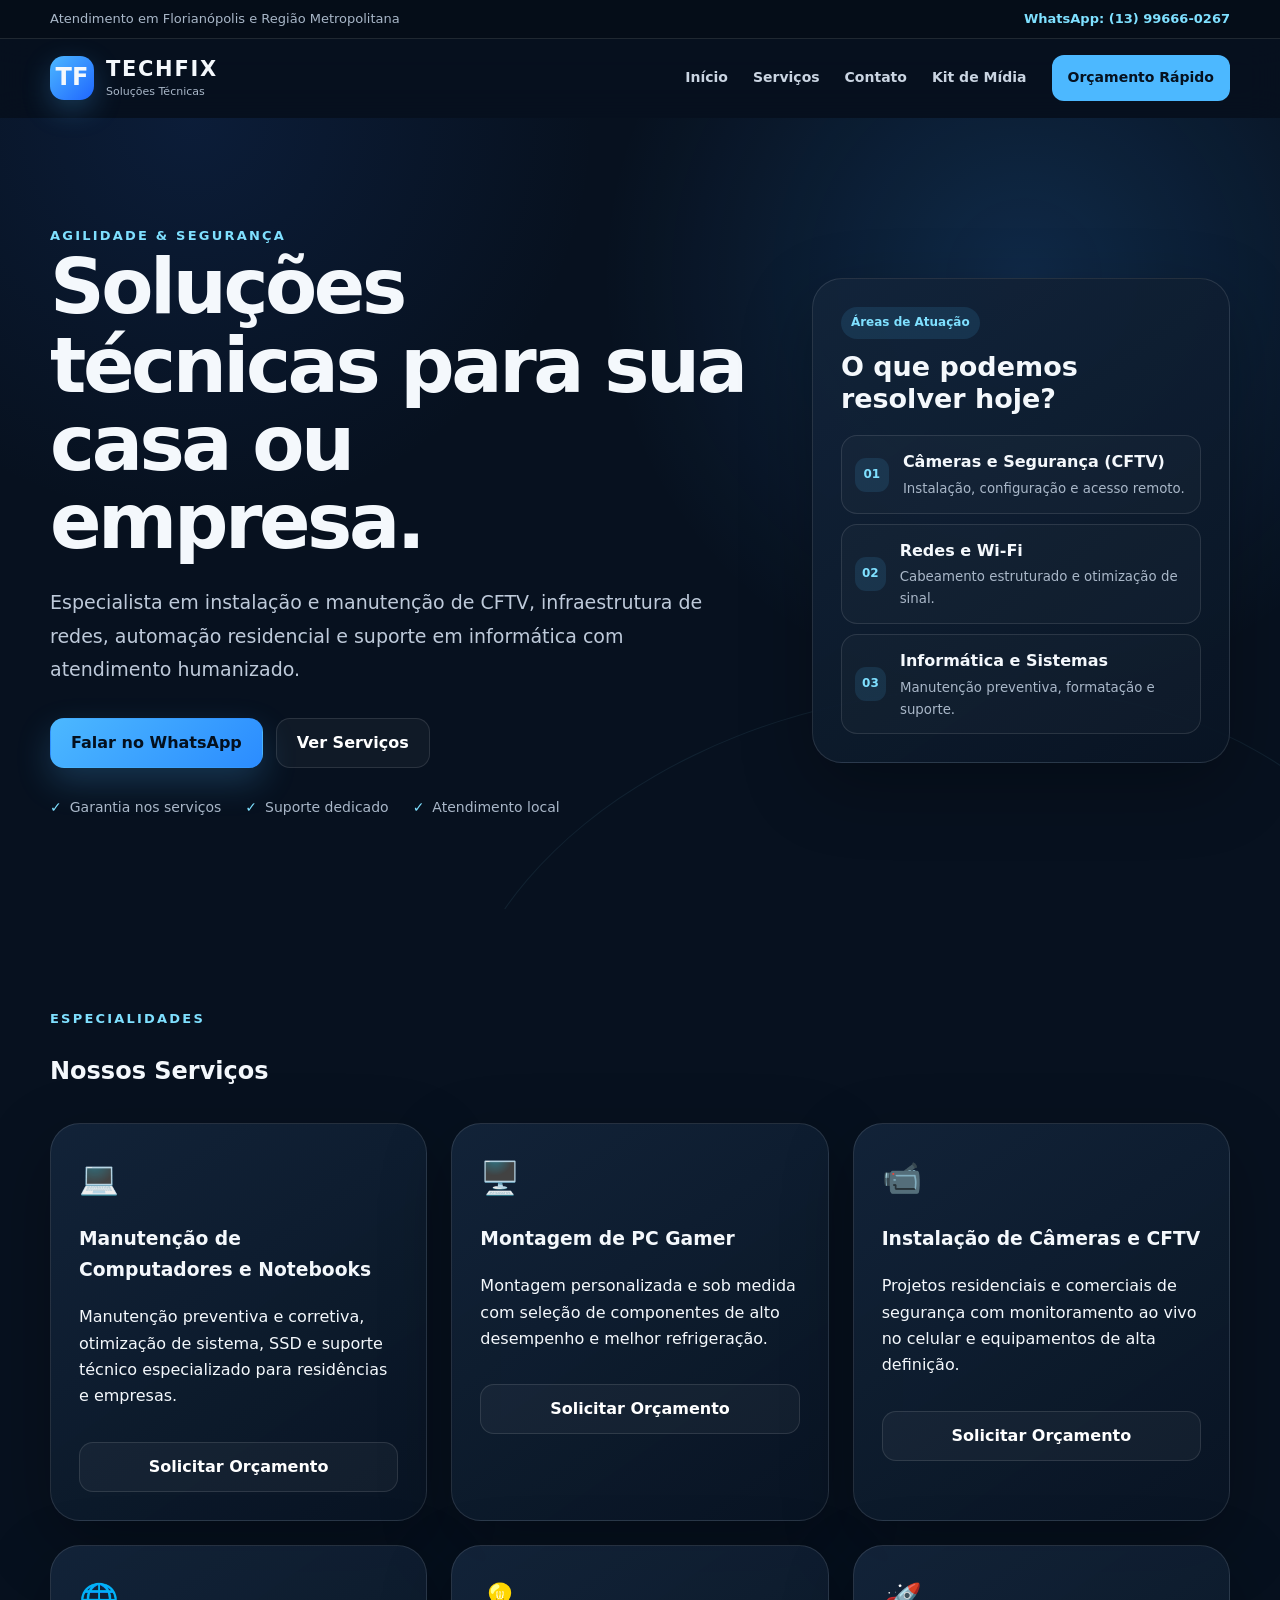
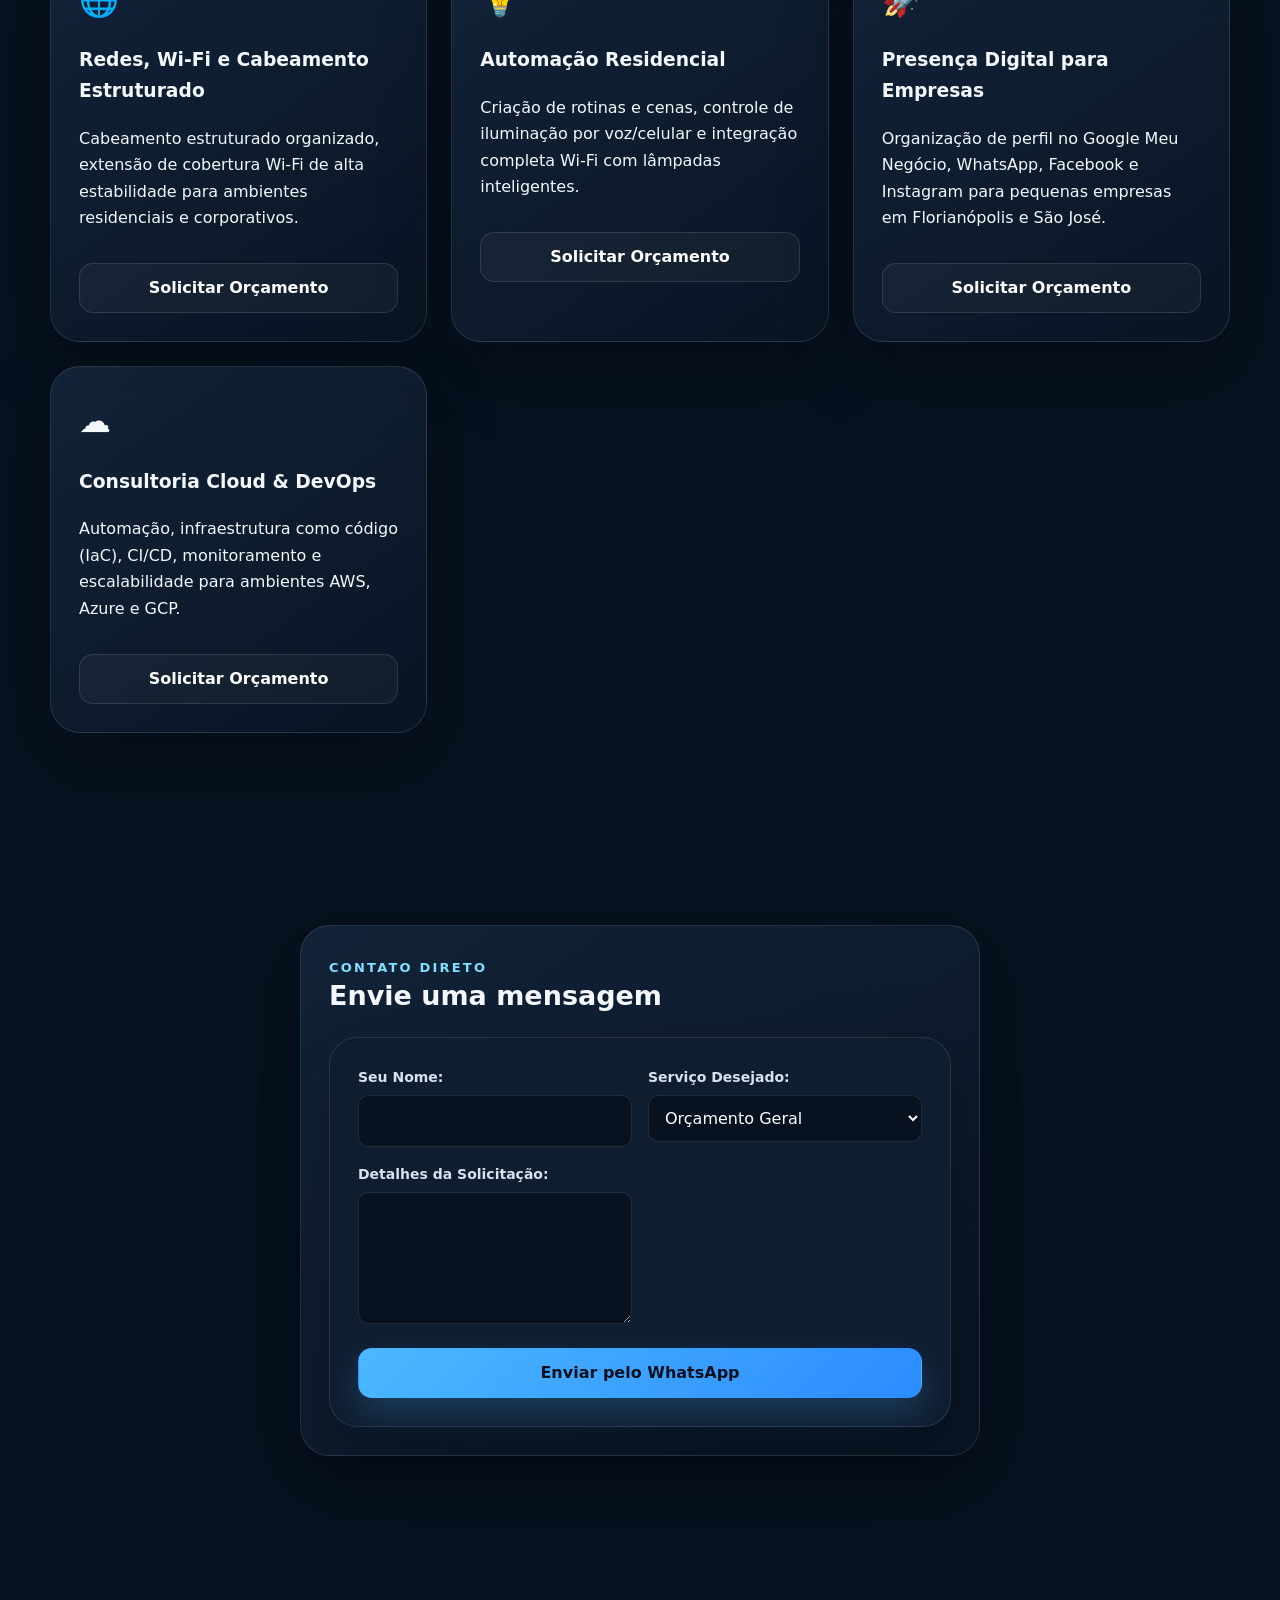
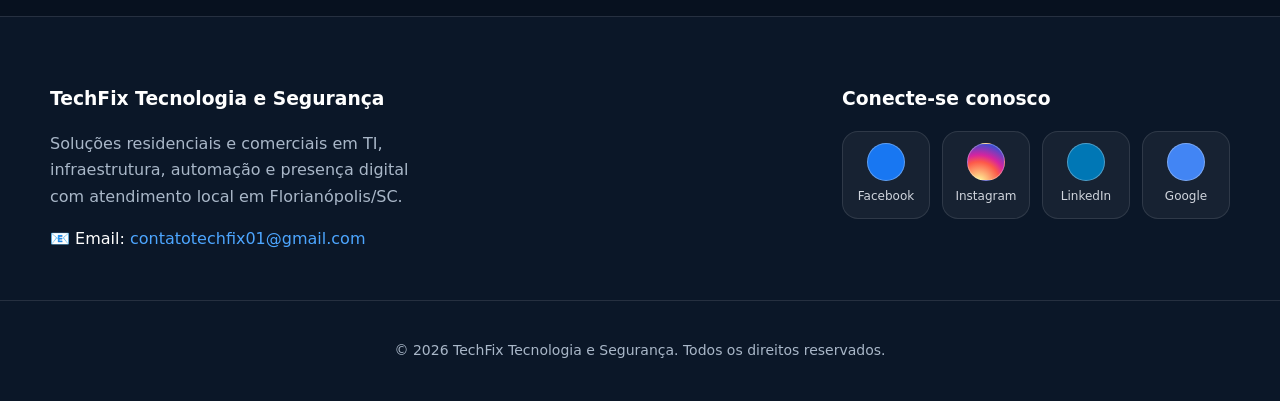
==== index.html @ 8e2012d4 "Update index.html" ====
<!DOCTYPE html>
<html lang="pt-BR">
<head>
  <head>
  <meta charset="UTF-8" />
  <meta name="viewport" content="width=device-width, initial-scale=1.0" />
  <title>Techfix | Soluções Residenciais e Comerciais</title>
  <meta name="description" content="Serviços técnicos especializados em CFTV, redes, automação e informática em Florianópolis e região." />
  <meta name="theme-color" content="#07111f" />

  <link rel="canonical" href="https://buschjr-tecfix.github.io/techfix/" />
  
  <meta property="og:title" content="Techfix | Soluções Técnicas" />
  <meta property="og:description" content="CFTV, redes, automação e informática com atendimento especializado." />
  <meta property="og:type" content="website" />
  <meta property="og:url" content="https://buschjr-tecfix.github.io/techfix/" />
  <meta property="og:image" content="https://buschjr-tecfix.github.io/techfix/Logo%20Techfix.png" /> 
  <meta property= "google-site-verification: googleaf8da8153022eeda.html" />
    
  <link rel="stylesheet" href="styles.css" />
</head>

</head>
<body>
  <a class="skip-link" href="#conteudo">Pular para o conteúdo principal</a>

  <div class="topbar">
    <div class="container topbar-inner">
      <span>Atendimento em Florianópolis e Região Metropolitana</span>
      <div>
        <a href="https://wa.me/5513996660267" target="_blank" rel="noopener">WhatsApp: (13) 99666-0267</a>
      </div>
    </div>
  </div>

  <header class="site-header">
    <div class="container header-inner">
      <a class="brand" href="./">
        <div class="brand-mark">TF</div>
        <div class="brand-copy">
          <strong>TECHFIX</strong>
          <small>Soluções Técnicas</small>
        </div>
      </a>

      <button class="menu-toggle" type="button" aria-label="Abrir menu" aria-expanded="false">
        <span></span>
        <span></span>
        <span></span>
      </button>

      <nav class="main-nav" id="main-nav">
        <a href="#inicio">Início</a>
        <a href="#servicos">Serviços</a>
        <a href="#contato">Contato</a>
        <a href="kit-de-midia.html">Kit de Mídia</a>
        <a class="nav-cta" href="https://wa.me/5513996660267" target="_blank" rel="noopener">Orçamento Rápido</a>
      </nav>
    </div>
  </header>

  <main id="conteudo">
    <section class="hero" id="inicio">
      <div class="container hero-grid">
        <div>
          <span class="eyebrow">Agilidade & Segurança</span>
          <h1>Soluções técnicas para sua casa ou empresa.</h1>
          <p class="lead">Especialista em instalação e manutenção de CFTV, infraestrutura de redes, automação residencial e suporte em informática com atendimento humanizado.</p>
          <div class="hero-actions">
            <a class="btn btn-primary" href="https://wa.me/5513996660267?text=Ol%C3%A1!%20Gostaria%20de%20solicitar%20um%20or%C3%A7amento." target="_blank" rel="noopener">Falar no WhatsApp</a>
            <a class="btn btn-secondary" href="#servicos">Ver Serviços</a>
          </div>
          <ul class="trust-list">
            <li>Garantia nos serviços</li>
            <li>Suporte dedicado</li>
            <li>Atendimento local</li>
          </ul>
        </div>
        <div class="hero-panel">
          <span class="panel-label">Áreas de Atuação</span>
          <h2>O que podemos resolver hoje?</h2>
          <div class="solution-list">
            <div>
              <span>01</span>
              <p><strong>Câmeras e Segurança (CFTV)</strong><small>Instalação, configuração e acesso remoto.</small></p>
            </div>
            <div>
              <span>02</span>
              <p><strong>Redes e Wi-Fi</strong><small>Cabeamento estruturado e otimização de sinal.</small></p>
            </div>
            <div>
              <span>03</span>
              <p><strong>Informática e Sistemas</strong><small>Manutenção preventiva, formatação e suporte.</small></p>
            </div>
          </div>
        </div>
      </div>
    </section>

    <section class="section servicos-container" id="servicos">
      <div class="container">
        <span class="eyebrow">Especialidades</span>
        <h2>Nossos Serviços</h2>
        <div class="servicos-grid" style="display: grid; grid-template-columns: repeat(auto-fit, minmax(280px, 1fr)); gap: 24px; margin-top: 32px;">

          <div class="servico-card hero-panel">
            <div class="icon" style="font-size: 2rem; margin-bottom: 12px;">💻</div>
            <h3>Manutenção de Computadores e Notebooks</h3>
            <p>Manutenção preventiva e corretiva, otimização de sistema, SSD e suporte técnico especializado para residências e empresas.</p>
            <a class="btn btn-secondary btn-full" href="#contato" data-service="Manutenção de PCs e Notebooks" style="margin-top: 16px;">Solicitar Orçamento</a>
          </div>

          <div class="servico-card hero-panel">
            <div class="icon" style="font-size: 2rem; margin-bottom: 12px;">🖥️</div>
            <h3>Montagem de PC Gamer</h3>
            <p>Montagem personalizada e sob medida com seleção de componentes de alto desempenho e melhor refrigeração.</p>
            <a class="btn btn-secondary btn-full" href="#contato" data-service="Montagem de PC Gamer" style="margin-top: 16px;">Solicitar Orçamento</a>
          </div>

          <div class="servico-card hero-panel">
            <div class="icon" style="font-size: 2rem; margin-bottom: 12px;">📹</div>
            <h3>Instalação de Câmeras e CFTV</h3>
            <p>Projetos residenciais e comerciais de segurança com monitoramento ao vivo no celular e equipamentos de alta definição.</p>
            <a class="btn btn-secondary btn-full" href="#contato" data-service="Câmeras e CFTV" style="margin-top: 16px;">Solicitar Orçamento</a>
          </div>

          <div class="servico-card hero-panel">
            <div class="icon" style="font-size: 2rem; margin-bottom: 12px;">🌐</div>
            <h3>Redes, Wi-Fi e Cabeamento Estruturado</h3>
            <p>Cabeamento estruturado organizado, extensão de cobertura Wi-Fi de alta estabilidade para ambientes residenciais e corporativos.</p>
            <a class="btn btn-secondary btn-full" href="#contato" data-service="Redes, Wi-Fi e Cabeamento" style="margin-top: 16px;">Solicitar Orçamento</a>
          </div>

          <div class="servico-card hero-panel">
            <div class="icon" style="font-size: 2rem; margin-bottom: 12px;">💡</div>
            <h3>Automação Residencial</h3>
            <p>Criação de rotinas e cenas, controle de iluminação por voz/celular e integração completa Wi-Fi com lâmpadas inteligentes.</p>
            <a class="btn btn-secondary btn-full" href="#contato" data-service="Automação Residencial" style="margin-top: 16px;">Solicitar Orçamento</a>
          </div>

          <div class="servico-card hero-panel">
            <div class="icon" style="font-size: 2rem; margin-bottom: 12px;">🚀</div>
            <h3>Presença Digital para Empresas</h3>
            <p>Organização de perfil no Google Meu Negócio, WhatsApp, Facebook e Instagram para pequenas empresas em Florianópolis e São José.</p>
            <a class="btn btn-secondary btn-full" href="#contato" data-service="Presença Digital para Empresas" style="margin-top: 16px;">Solicitar Orçamento</a>
          </div>

          <div class="servico-card hero-panel">
            <div class="icon" style="font-size: 2rem; margin-bottom: 12px;">☁️</div>
            <h3>Consultoria Cloud & DevOps</h3>
            <p>Automação, infraestrutura como código (IaC), CI/CD, monitoramento e escalabilidade para ambientes AWS, Azure e GCP.</p>
            <a class="btn btn-secondary btn-full" href="#contato" data-service="Consultoria Cloud & DevOps" style="margin-top: 16px;">Solicitar Orçamento</a>
          </div>

        </div>
      </div>
    </section>

    <section class="section" id="contato">
      <div class="container">
        <div class="hero-panel" style="max-width: 680px; margin: 0 auto;">
          <span class="eyebrow">Contato Direto</span>
          <h2>Envie uma mensagem</h2>
          <form class="quote-form" id="quote-form" style="display: grid; gap: 16px; margin-top: 24px;">
            <div>
              <label for="nome" style="display: block; margin-bottom: 6px; font-weight: 700;">Seu Nome:</label>
              <input type="text" id="nome" name="nome" required style="width: 100%; padding: 12px; border-radius: 10px; border: 1px solid var(--line); background: var(--bg); color: #fff;" />
            </div>
            <div>
              <label for="servico" style="display: block; margin-bottom: 6px; font-weight: 700;">Serviço Desejado:</label>
              <select id="servico" name="servico" style="width: 100%; padding: 12px; border-radius: 10px; border: 1px solid var(--line); background: var(--bg); color: #fff;">
                <option value="Orçamento Geral">Orçamento Geral</option>
                <option value="Manutenção de PCs e Notebooks">Manutenção de PCs e Notebooks</option>
                <option value="Montagem de PC Gamer">Montagem de PC Gamer</option>
                <option value="Câmeras e CFTV">Câmeras e CFTV</option>
                <option value="Redes, Wi-Fi e Cabeamento">Redes, Wi-Fi e Cabeamento</option>
                <option value="Automação Residencial">Automação Residencial</option>
                <option value="Presença Digital para Empresas">Presença Digital para Empresas</option>
                <option value="Consultoria Cloud & DevOps">Consultoria Cloud & DevOps</option>
              </select>
            </div>
            <div>
              <label for="mensagem" style="display: block; margin-bottom: 6px; font-weight: 700;">Detalhes da Solicitação:</label>
              <textarea id="mensagem" name="mensagem" rows="4" style="width: 100%; padding: 12px; border-radius: 10px; border: 1px solid var(--line); background: var(--bg); color: #fff;"></textarea>
            </div>
            <button class="btn btn-primary" type="submit">Enviar pelo WhatsApp</button>
          </form>
        </div>
      </div>
    </section>
  </main>

  <footer class="footer" style="border-top: 1px solid var(--line); padding: 48px 0 24px; margin-top: 64px; background: var(--bg2);">
    <div class="container" style="display: flex; flex-wrap: wrap; justify-content: space-between; gap: 32px;">
      
      <div class="footer-info" style="max-width: 360px;">
        <h3 style="margin-bottom: 12px; color: #fff;">TechFix Tecnologia e Segurança</h3>
        <p style="color: var(--muted);">Soluções residenciais e comerciais em TI, infraestrutura, automação e presença digital com atendimento local em Florianópolis/SC.</p>
        <p class="email-contacto" style="margin-top: 16px; color: #fff;">
          📧 Email: <a href="mailto:contatotechfix01@gmail.com" style="color: #4da6ff; text-decoration: none;">contatotechfix01@gmail.com</a>
        </p>
      </div>

      <div class="redes-sociais-container">
        <h3 style="margin-bottom: 16px; color: #fff;">Conecte-se conosco</h3>
        
        <div class="social-grid">
          <!-- Facebook -->
          <a href="https://www.facebook.com/techfixtecnologiaeseguranca/" target="_blank" rel="noopener noreferrer" class="social-card">
            <div class="icon-wrapper facebook">
              <i class="fab fa-facebook-f"></i>
            </div>
            <span class="social-label">Facebook</span>
          </a>

          <!-- Instagram -->
          <a href="https://www.instagram.com/techfixtecnologiaeseguranca/" target="_blank" rel="noopener noreferrer" class="social-card">
            <div class="icon-wrapper instagram">
              <i class="fab fa-instagram"></i>
            </div>
            <span class="social-label">Instagram</span>
          </a>

          <!-- LinkedIn -->
          <a href="https://www.linkedin.com/company/techfix-solu%C3%A7%C3%B5es-residenciais/" target="_blank" rel="noopener noreferrer" class="social-card">
            <div class="icon-wrapper linkedin">
              <i class="fab fa-linkedin-in"></i>
            </div>
            <span class="social-label">LinkedIn</span>
          </a>

          <!-- Google Meu Negócio -->
          <a href="https://share.google/Y1uKGI3HIM1fmixYA" target="_blank" rel="noopener noreferrer" class="social-card">
            <div class="icon-wrapper google">
              <i class="fab fa-google"></i>
            </div>
            <span class="social-label">Google</span>
          </a>
        </div>
      </div>

    </div>

    <style>
      .redes-sociais-container {
        font-family: inherit;
      }

      /* Grid dos Cards */
      .social-grid {
        display: flex;
        gap: 12px;
        flex-wrap: wrap;
      }

      /* Card Escuro Estilo App */
      .social-card {
        display: flex;
        flex-direction: column;
        align-items: center;
        justify-content: center;
        width: 88px;
        height: 88px;
        background-color: rgba(255, 255, 255, 0.05);
        border: 1px solid rgba(255, 255, 255, 0.1);
        border-radius: 16px;
        text-decoration: none;
        transition: transform 0.2s ease, background-color 0.2s ease, border-color 0.2s ease;
      }

      .social-card:hover {
        transform: translateY(-3px);
        background-color: rgba(255, 255, 255, 0.12);
        border-color: rgba(255, 255, 255, 0.25);
      }

      /* Círculo do Ícone com Borda Fina */
      .icon-wrapper {
        display: flex;
        align-items: center;
        justify-content: center;
        width: 38px;
        height: 38px;
        border-radius: 50%;
        border: 1px solid rgba(255, 255, 255, 0.3);
        color: #ffffff;
        font-size: 17px;
        margin-bottom: 6px;
      }

      /* Cores Padrão das Marcas */
      .icon-wrapper.facebook {
        background-color: #1877f2;
      }

      .icon-wrapper.instagram {
        background: radial-gradient(circle at 30% 107%, #fdf497 0%, #fdf497 5%, #fd5949 45%, #d6249f 60%, #285aebe6 90%);
      }

      .icon-wrapper.linkedin {
        background-color: #0077b5;
      }

      .icon-wrapper.google {
        background-color: #4285f4;
      }

      /* Rótulo de texto */
      .social-label {
        color: #d0d5dd;
        font-size: 12px;
        font-weight: 500;
      }
    </style>

    <div class="footer-bottom" style="text-align: center; margin-top: 32px; padding-top: 24px; border-top: 1px solid var(--line); color: var(--muted); font-size: 14px;">
      <p>© <span id="year">2026</span> TechFix Tecnologia e Segurança. Todos os direitos reservados.</p>
    </div>
  </footer>

  <script src="script.js"></script>
</body>
</html>
---- styles.css ----
:root{--bg:#07111f;--bg2:#0b1728;--panel:#0f1d30;--panel2:#13243a;--text:#f4f8fc;--muted:#a9b7c8;--line:rgba(255,255,255,.11);--accent:#4cb8ff;--accent2:#7fe0ff;--warm:#ffb14a;--shadow:0 24px 70px rgba(0,0,0,.28);--radius:24px;--container:1180px}
*{box-sizing:border-box}html{scroll-behavior:smooth;scroll-padding-top:100px}body{margin:0;background:var(--bg);color:var(--text);font:16px/1.65 Inter,ui-sans-serif,system-ui,-apple-system,BlinkMacSystemFont,"Segoe UI",sans-serif;-webkit-font-smoothing:antialiased}a{color:inherit;text-decoration:none}button,input,select,textarea{font:inherit}img{display:block;max-width:100%}.container{width:min(var(--container),calc(100% - 40px));margin-inline:auto}.skip-link{position:fixed;top:10px;left:10px;z-index:999;transform:translateY(-150%);padding:10px 14px;border-radius:10px;background:#fff;color:#000}.skip-link:focus{transform:none}.topbar{border-bottom:1px solid var(--line);background:#050d18;color:var(--muted);font-size:13px}.topbar-inner{min-height:38px;display:flex;align-items:center;justify-content:space-between;gap:18px}.topbar a{color:var(--accent2);font-weight:700}.site-header{position:sticky;top:0;z-index:50;border-bottom:1px solid transparent;background:rgba(7,17,31,.82);backdrop-filter:blur(16px);transition:.25s}.site-header.scrolled{border-color:var(--line);box-shadow:0 12px 35px rgba(0,0,0,.18)}.header-inner{height:78px;display:flex;align-items:center;justify-content:space-between;gap:24px}.brand{display:flex;align-items:center;gap:12px}.brand-mark{width:44px;height:44px;display:grid;place-items:center;border-radius:14px;background:linear-gradient(135deg,var(--accent),#1f66ff);font-size:24px;font-weight:900;box-shadow:0 10px 28px rgba(76,184,255,.25)}.brand-copy{display:flex;flex-direction:column;line-height:1.1}.brand-copy strong{font-size:21px;letter-spacing:.08em}.brand-copy small{margin-top:5px;color:var(--muted);font-size:11px}.main-nav{display:flex;align-items:center;gap:25px}.main-nav>a{color:#cad5e2;font-size:14px;font-weight:700}.main-nav>a:hover{color:#fff}.main-nav .nav-cta{padding:11px 16px;border-radius:12px;background:var(--accent);color:#06111f}.menu-toggle{display:none;width:44px;height:44px;border:1px solid var(--line);border-radius:12px;background:var(--panel);padding:11px;cursor:pointer}.menu-toggle span{display:block;height:2px;margin:4px 0;background:#fff}.hero{position:relative;overflow:hidden;padding:104px 0 90px;background:radial-gradient(circle at 80% 20%,rgba(52,152,255,.18),transparent 35%),radial-gradient(circle at 15% 0%,rgba(35,91,190,.16),transparent 30%)}.hero:after{content:"";position:absolute;inset:auto -10% -55% 35%;height:650px;border:1px solid rgba(127,224,255,.08);border-radius:50%;transform:rotate(-10deg)}.hero-grid{position:relative;z-index:1;display:grid;grid-template-columns:1.25fr .75fr;gap:65px;align-items:center}.eyebrow{margin:0 0 13px;color:var(--accent2);font-size:13px;font-weight:900;letter-spacing:.17em;text-transform:uppercase}.hero h1{max-width:820px;margin:0;font-size:clamp(44px,6vw,76px);line-height:1.03;letter-spacing:-.045em}.lead{max-width:690px;margin:25px 0 0;color:#becada;font-size:19px;line-height:1.75}.hero-actions{display:flex;flex-wrap:wrap;gap:13px;margin-top:32px}.btn{display:inline-flex;min-height:50px;align-items:center;justify-content:center;padding:0 20px;border:1px solid transparent;border-radius:14px;font-weight:850;cursor:pointer;transition:.2s}.btn:hover{transform:translateY(-2px)}.btn-primary{background:linear-gradient(135deg,var(--accent),#2b8cff);color:#04101e;box-shadow:0 14px 34px rgba(76,184,255,.22)}.btn-secondary{border-color:var(--line);background:rgba(255,255,255,.04);color:#fff}.btn-full{width:100%}.trust-list{display:flex;flex-wrap:wrap;gap:12px 24px;margin:28px 0 0;padding:0;list-style:none;color:var(--muted);font-size:14px}.trust-list li:before{content:"✓";margin-right:8px;color:var(--accent2);font-weight:900}.hero-panel{padding:28px;border:1px solid var(--line);border-radius:30px;background:linear-gradient(145deg,rgba(19,36,58,.93),rgba(9,21,36,.95));box-shadow:var(--shadow)}.panel-label{display:inline-block;margin:0 0 12px;padding:6px 10px;border-radius:999px;background:rgba(76,184,255,.12);color:var(--accent2);font-size:12px;font-weight:850}.hero-panel h2{margin:0 0 20px;font-size:27px;line-height:1.2}.solution-list{display:grid;gap:10px}.solution-list>div{display:flex;align-items:center;gap:14px;padding:13px;border:1px solid var(--line);border-radius:16px;background:rgba(255,255,255,.025)}.solution-list>div>span{width:34px;height:34px;display:grid;place-items:center;border-radius:11px;background:rgba(76,184,255,.12);color:var(--accent2);font-size:12px;font-weight:900}.solution-list p{display:flex;flex-direction:column;margin:0}.solution-list small{margin-top:2px;color:var(--muted)}.section{padding:96px 0}.section-alt{background:var(--bg2);border-block:1px solid var(--line)}.section-heading{max-width:690px;margin-bottom:38px}.section-heading.center{margin-inline:auto;text-align:center}.section-heading h2{margin:0;font-size:clamp(34px,4vw,52px);line-height:1.1;letter-spacing:-.035em}.section-heading>p:last-child{margin:18px 0 0;color:var(--muted);font-size:17px}.service-grid{display:grid;grid-template-columns:repeat(3,1fr);gap:18px}.service-card{min-height:300px;padding:28px;border:1px solid var(--line);border-radius:var(--radius);background:linear-gradient(145deg,var(--panel),rgba(9,21,36,.9));box-shadow:0 15px 50px rgba(0,0,0,.12);transition:.25s}.service-card:hover{transform:translateY(-5px);border-color:rgba(76,184,255,.45)}.service-icon{width:48px;height:48px;display:grid;place-items:center;border-radius:15px;background:rgba(76,184,255,.12);color:var(--accent2);font-size:24px;font-weight:900}.service-card h3{margin:23px 0 10px;font-size:23px}.service-card p{margin:0;color:var(--muted)}.service-card a{display:inline-flex;align-items:center;gap:8px;margin-top:22px;color:var(--accent2);font-weight:850}.split-grid{display:grid;grid-template-columns:.9fr 1.1fr;gap:80px;align-items:start}.feature-list{display:grid;gap:14px}.feature-item{display:flex;gap:20px;align-items:center;padding:22px;border:1px solid var(--line);border-radius:18px;background:var(--panel)}.feature-item>strong{font-size:13px;color:var(--accent2)}.feature-item>span{display:flex;flex-direction:column}.feature-item b{font-size:18px}.feature-item small{margin-top:3px;color:var(--muted)}.metrics{padding:38px 0;border-bottom:1px solid var(--line);background:#050d18}.metrics-grid{display:grid;grid-template-columns:repeat(3,1fr)}.metrics-grid>div{display:flex;flex-direction:column;align-items:center;padding:15px;text-align:center}.metrics-grid>div+div{border-left:1px solid var(--line)}.metrics strong{font-size:32px;color:var(--accent2)}.metrics span{color:var(--muted);font-size:14px}.steps-grid{display:grid;grid-template-columns:repeat(3,1fr);gap:18px}.step-card{padding:28px;border:1px solid var(--line);border-radius:var(--radius);background:var(--panel)}.step-card>span{width:42px;height:42px;display:grid;place-items:center;border-radius:13px;background:var(--accent);color:#03101d;font-weight:950}.step-card h3{margin:22px 0 8px;font-size:22px}.step-card p{margin:0;color:var(--muted)}.certificate-grid{display:grid;grid-template-columns:repeat(5,1fr);gap:14px}.certificate-card{min-height:165px;display:flex;flex-direction:column;align-items:flex-start;justify-content:center;padding:20px;border:1px solid var(--line);border-radius:19px;background:var(--panel);color:var(--text);text-align:left;cursor:pointer;transition:.2s}.certificate-card:hover{transform:translateY(-3px);border-color:var(--accent)}.certificate-card strong{font-size:17px}.certificate-card span{color:var(--muted)}.certificate-card small{margin-top:18px;color:var(--accent2);font-weight:850}.certificate-card.featured{background:linear-gradient(135deg,rgba(255,177,74,.16),var(--panel));border-color:rgba(255,177,74,.35)}.contact-section{background:radial-gradient(circle at 0 100%,rgba(76,184,255,.13),transparent 35%)}.contact-grid{display:grid;grid-template-columns:.85fr 1.15fr;gap:70px;align-items:start}.contact-copy h2{margin:0;font-size:clamp(40px,5vw,62px);line-height:1.05}.contact-copy>p:not(.eyebrow){color:var(--muted);font-size:18px}.contact-note{display:flex;flex-direction:column;margin-top:30px;padding:18px;border-left:3px solid var(--accent);background:rgba(255,255,255,.03)}.contact-note span{color:var(--muted)}.quote-form{display:grid;grid-template-columns:1fr 1fr;gap:18px;padding:28px;border:1px solid var(--line);border-radius:28px;background:var(--panel);box-shadow:var(--shadow)}.quote-form label{display:flex;flex-direction:column;gap:7px;color:#d8e1ec;font-size:14px;font-weight:800}.quote-form label:nth-of-type(4),.quote-form button,.form-hint{grid-column:1/-1}.quote-form input,.quote-form select,.quote-form textarea{width:100%;border:1px solid var(--line);border-radius:13px;outline:0;background:#091524;color:#fff;padding:13px 14px;font-weight:500}.quote-form input:focus,.quote-form select:focus,.quote-form textarea:focus{border-color:var(--accent);box-shadow:0 0 0 3px rgba(76,184,255,.12)}.quote-form textarea{resize:vertical}.form-hint{margin:0;text-align:center;color:var(--muted);font-size:12px}.floating-whatsapp{position:fixed;right:22px;bottom:22px;z-index:40;width:58px;height:58px;display:grid;place-items:center;border-radius:50%;background:#25d366;color:#fff;box-shadow:0 16px 42px rgba(0,0,0,.35);transition:transform .2s ease,box-shadow .2s ease}.floating-whatsapp svg{width:32px;height:32px;display:block}.floating-whatsapp:hover{transform:translateY(-2px) scale(1.05);box-shadow:0 18px 46px rgba(0,0,0,.42)}.site-footer{padding:34px 0;border-top:1px solid var(--line);background:#050d18;color:var(--muted)}.footer-inner{display:flex;align-items:center;justify-content:space-between;gap:25px}.footer-inner>div{display:flex;flex-direction:column}.footer-inner strong{color:#fff;letter-spacing:.08em}.footer-inner p{margin:0}.footer-social{display:flex;flex-direction:column;align-items:center;gap:8px}.footer-social>span{font-size:12px;font-weight:800;letter-spacing:.08em;text-transform:uppercase}.social-links{display:flex;gap:9px}.social-links a{width:40px;height:40px;display:grid;place-items:center;border:1px solid var(--line);border-radius:12px;background:rgba(255,255,255,.04);color:#dce8f5;transition:transform .2s ease,border-color .2s ease,color .2s ease,background .2s ease}.social-links a:hover{transform:translateY(-2px);border-color:var(--accent);background:rgba(76,184,255,.1);color:var(--accent2)}.social-links svg{width:21px;height:21px;fill:none;stroke:currentColor;stroke-width:1.8}.social-links a:nth-child(2) svg{fill:currentColor;stroke:none}.certificate-modal{position:fixed;inset:0;z-index:100;display:none;place-items:center;padding:20px}.certificate-modal.open{display:grid}.modal-backdrop{position:absolute;inset:0;border:0;background:rgba(0,0,0,.84);cursor:pointer}.modal-panel{position:relative;z-index:1;width:min(1100px,96vw);max-height:92vh;overflow:auto;border:1px solid var(--line);border-radius:22px;background:var(--bg2);box-shadow:0 30px 100px rgba(0,0,0,.6)}.modal-header{position:sticky;top:0;display:flex;align-items:center;justify-content:space-between;padding:15px 18px;border-bottom:1px solid var(--line);background:rgba(11,23,40,.97)}.modal-header h2{margin:0;font-size:20px}.modal-close{width:42px;height:42px;border:1px solid var(--line);border-radius:12px;background:var(--panel2);color:#fff;font-size:28px;cursor:pointer}.modal-panel img{width:100%;background:#fff}.modal-open{overflow:hidden}.reveal{opacity:0;transform:translateY(18px);transition:opacity .6s ease,transform .6s ease}.reveal.visible{opacity:1;transform:none}
@media (max-width:1000px){.main-nav{position:absolute;top:78px;left:20px;right:20px;display:none;flex-direction:column;align-items:stretch;padding:18px;border:1px solid var(--line);border-radius:18px;background:#0a1728;box-shadow:var(--shadow)}.main-nav.open{display:flex}.main-nav .nav-cta{text-align:center}.menu-toggle{display:block}.hero-grid,.split-grid,.contact-grid{grid-template-columns:1fr}.hero-grid{gap:40px}.service-grid{grid-template-columns:repeat(2,1fr)}.certificate-grid{grid-template-columns:repeat(3,1fr)}.split-grid,.contact-grid{gap:38px}}
@media (max-width:680px){.container{width:min(100% - 28px,var(--container))}.topbar-inner{justify-content:center;text-align:center}.topbar-inner>span{display:none}.brand-copy small{display:none}.hero{padding:72px 0 64px}.hero h1{font-size:43px}.lead{font-size:17px}.section{padding:72px 0}.service-grid,.steps-grid,.certificate-grid,.quote-form{grid-template-columns:1fr}.quote-form label,.quote-form button,.form-hint{grid-column:auto}.metrics-grid{grid-template-columns:1fr}.metrics-grid>div+div{border-left:0;border-top:1px solid var(--line)}.footer-inner{flex-direction:column;align-items:flex-start}.footer-social{align-items:flex-start}.floating-whatsapp{right:15px;bottom:15px}.hero-panel{padding:20px}}
@media (prefers-reduced-motion:reduce){html{scroll-behavior:auto}.reveal{opacity:1;transform:none;transition:none}.btn,.service-card,.certificate-card{transition:none}}
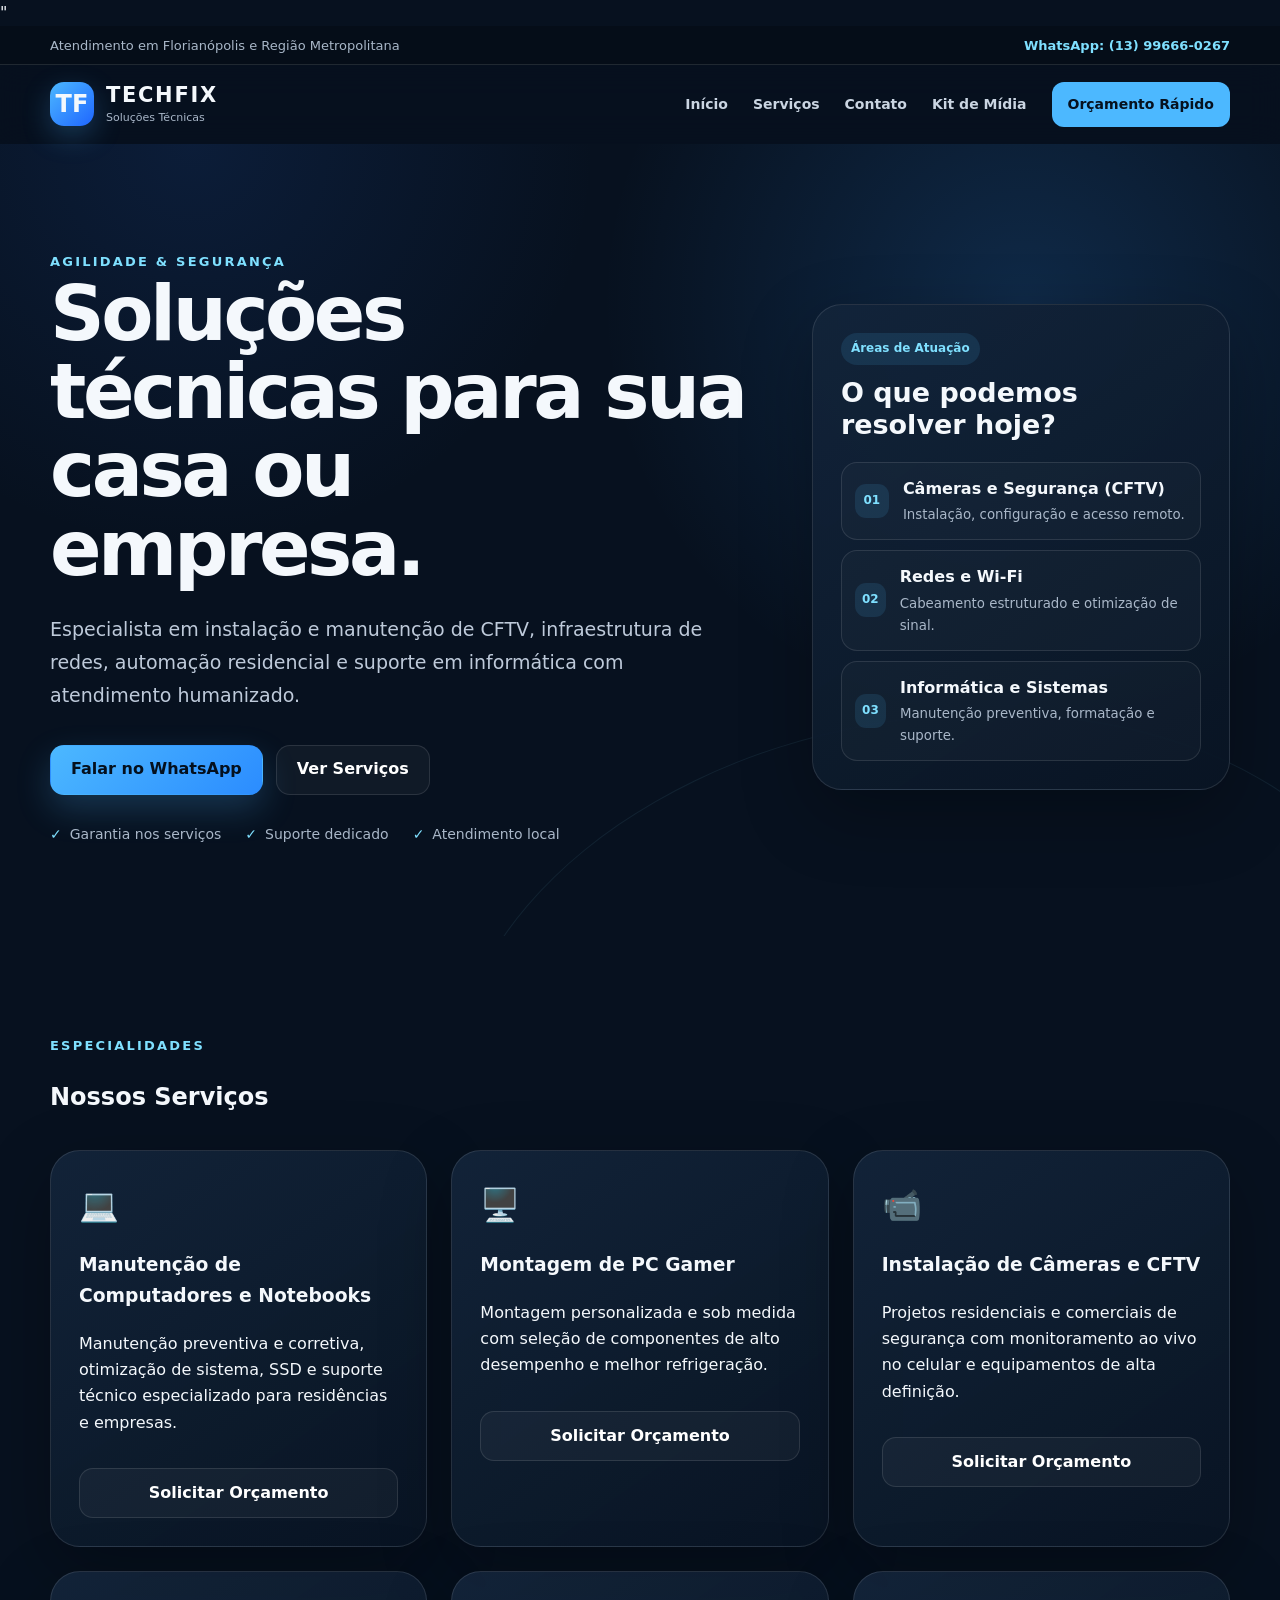
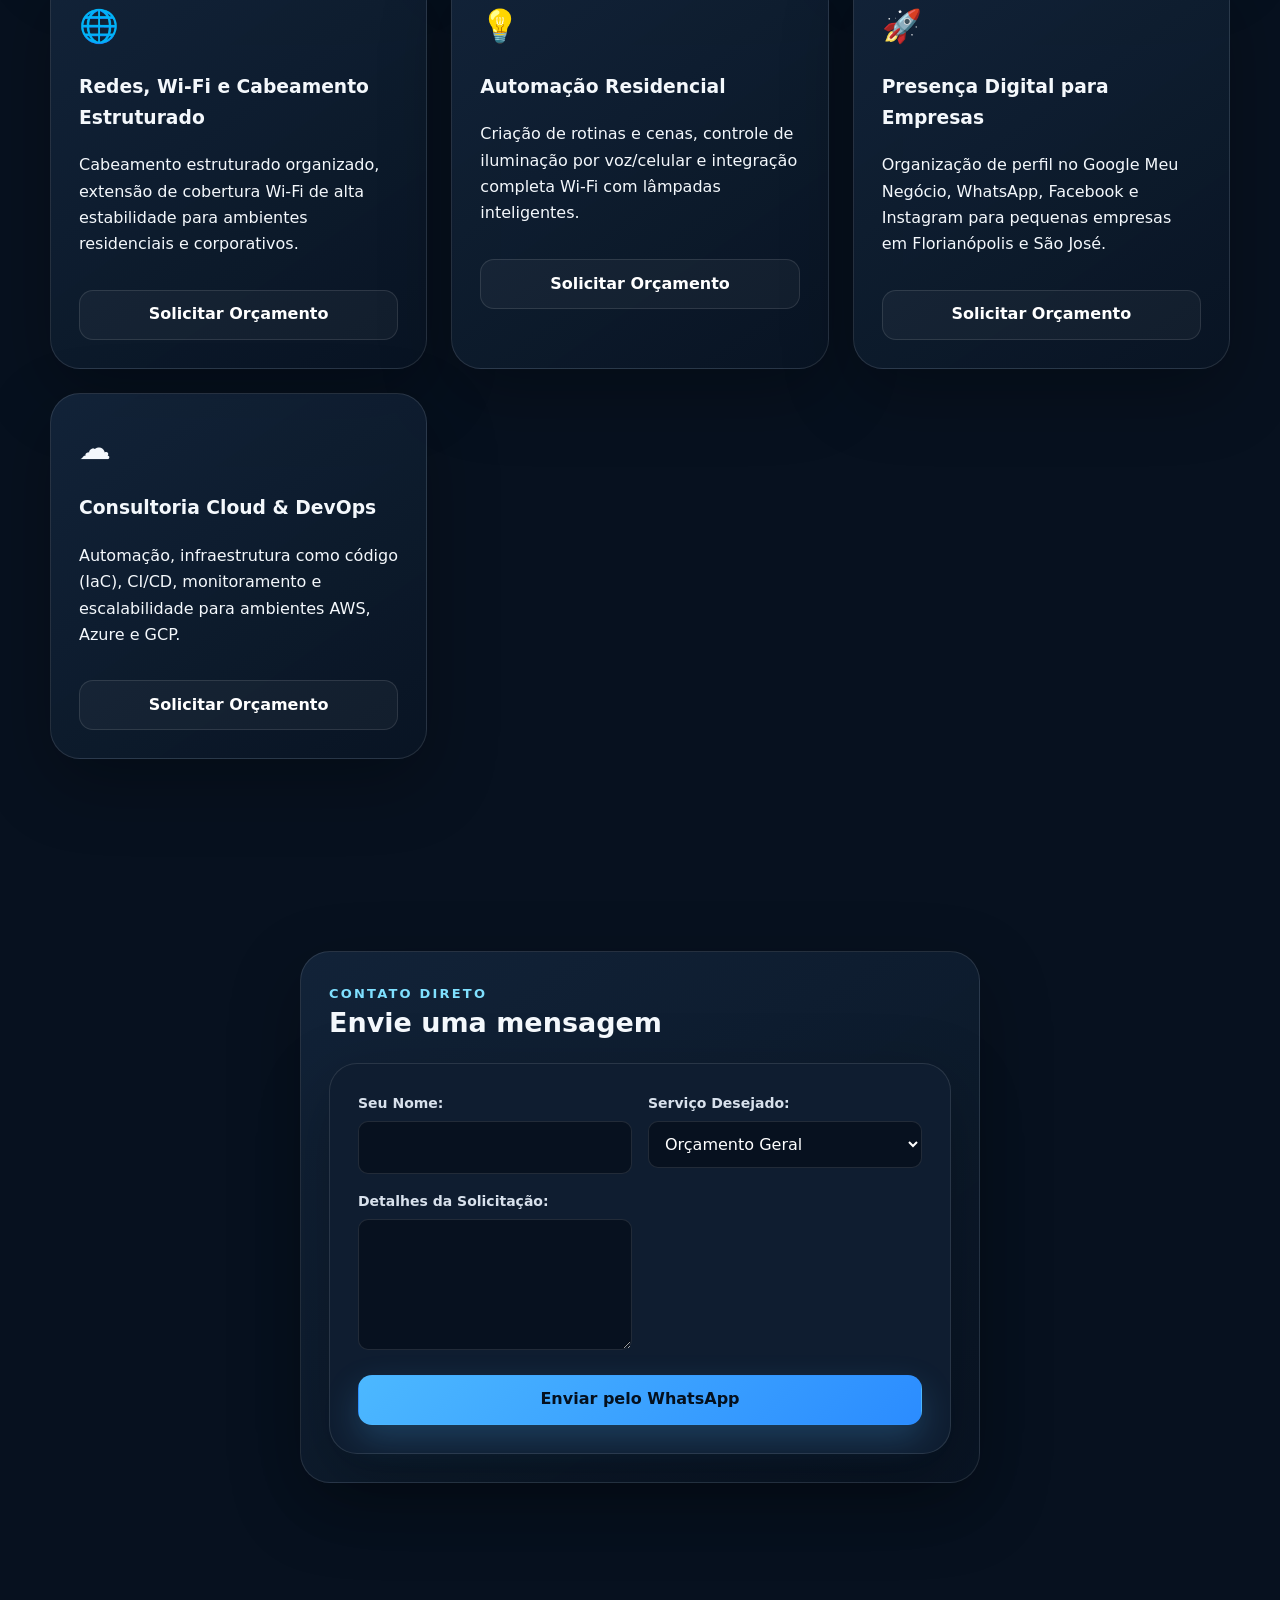
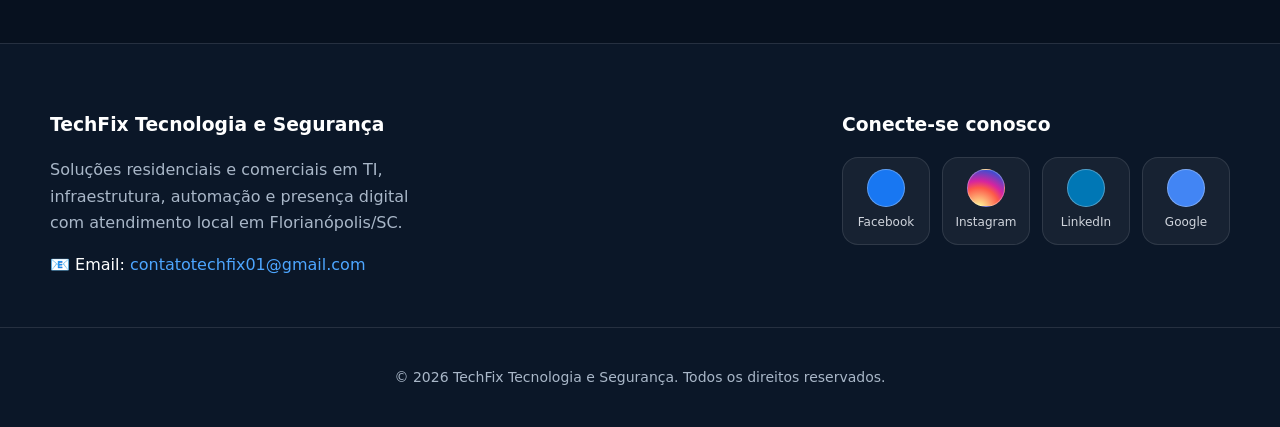
==== commit e3fd0ba9: "Update index.html" ====
--- a/index.html
+++ b/index.html
@@ -1,24 +1,21 @@
 <!DOCTYPE html>
 <html lang="pt-BR">
 <head>
-  <head>
   <meta charset="UTF-8" />
   <meta name="viewport" content="width=device-width, initial-scale=1.0" />
   <title>Techfix | Soluções Residenciais e Comerciais</title>
   <meta name="description" content="Serviços técnicos especializados em CFTV, redes, automação e informática em Florianópolis e região." />
   <meta name="theme-color" content="#07111f" />
-
+  <meta name="google-site-verification" content="CLGGe0uDmwdX0eTeVV79Dzt9s05-OTECVp3UdPunh2A" />" 
+  
   <link rel="canonical" href="https://buschjr-tecfix.github.io/techfix/" />
-  
   <meta property="og:title" content="Techfix | Soluções Técnicas" />
   <meta property="og:description" content="CFTV, redes, automação e informática com atendimento especializado." />
   <meta property="og:type" content="website" />
   <meta property="og:url" content="https://buschjr-tecfix.github.io/techfix/" />
-  <meta property="og:image" content="https://buschjr-tecfix.github.io/techfix/Logo%20Techfix.png" /> 
-  <meta property= "google-site-verification: googleaf8da8153022eeda.html" />
-    
+  <meta property="og:image" content="https://buschjr-tecfix.github.io/techfix/Logo%20Techfix.png" />
+  
   <link rel="stylesheet" href="styles.css" />
-</head>
 
 </head>
 <body>
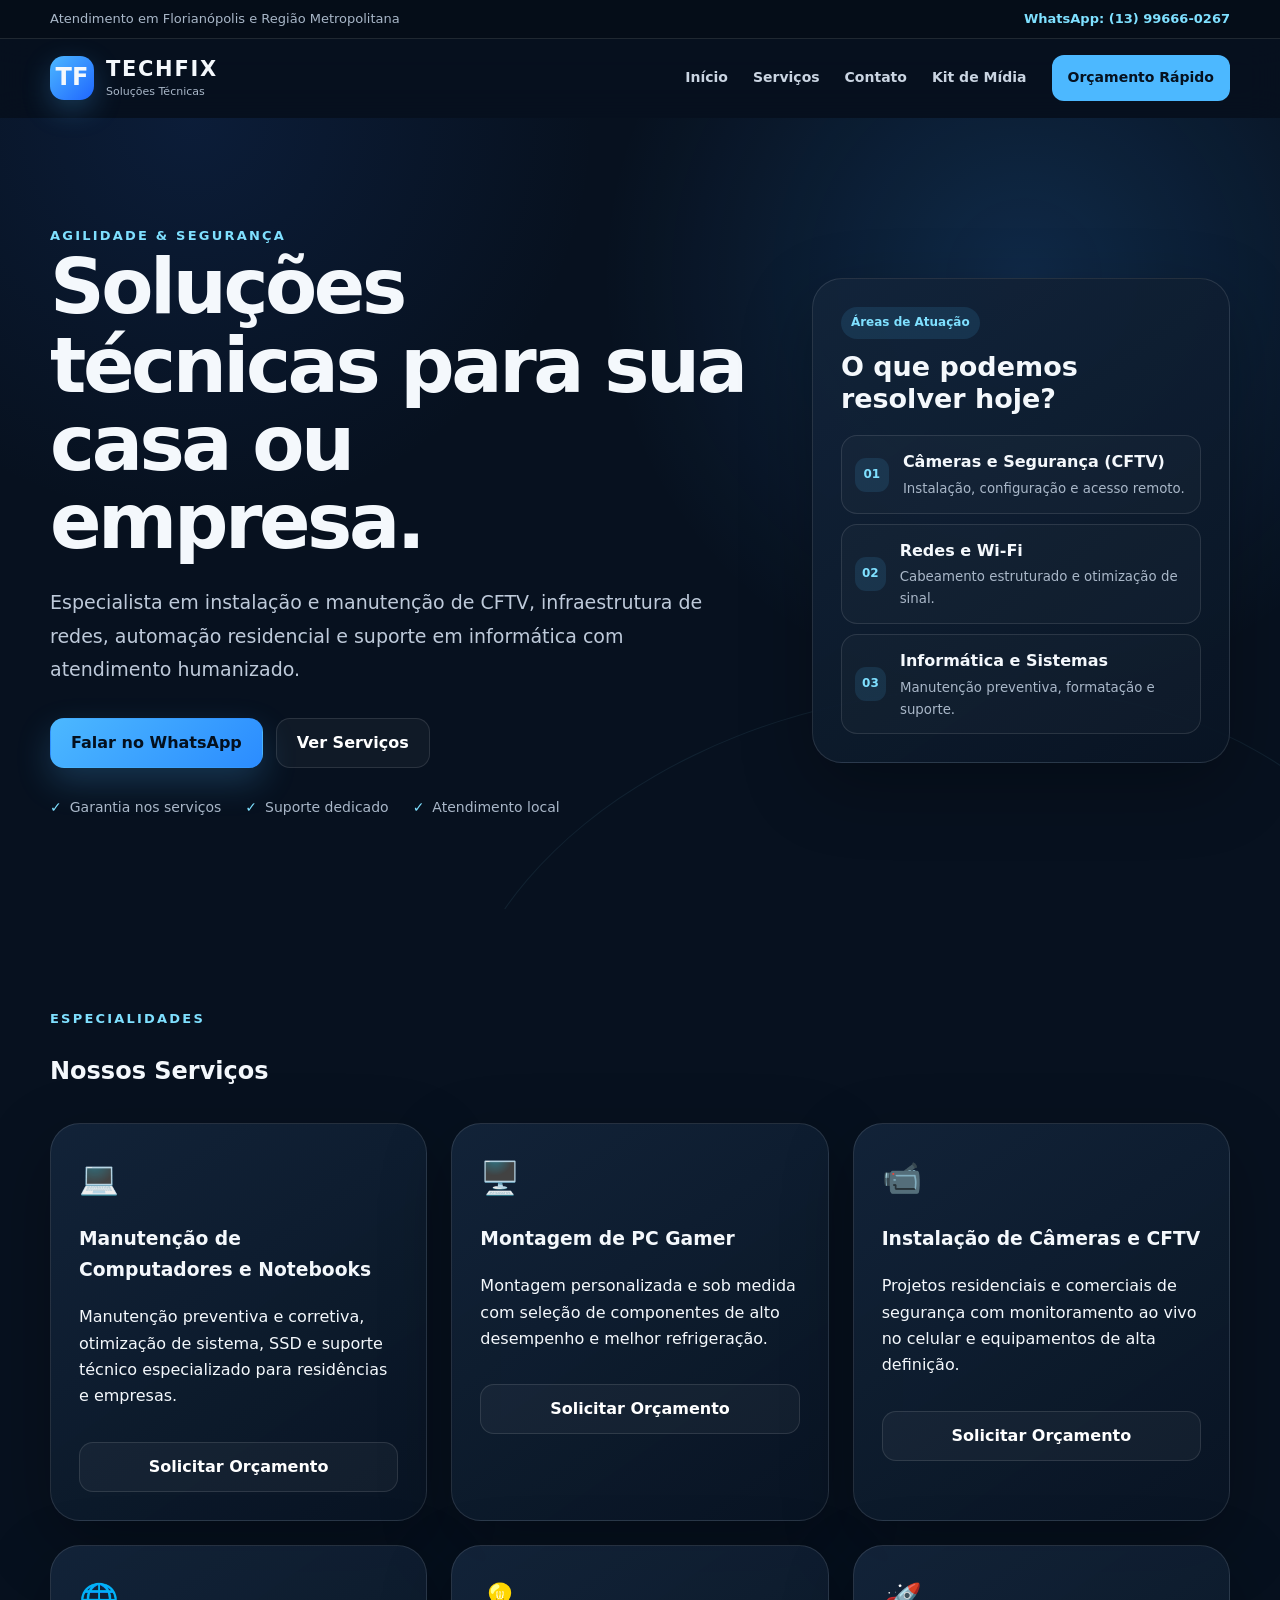
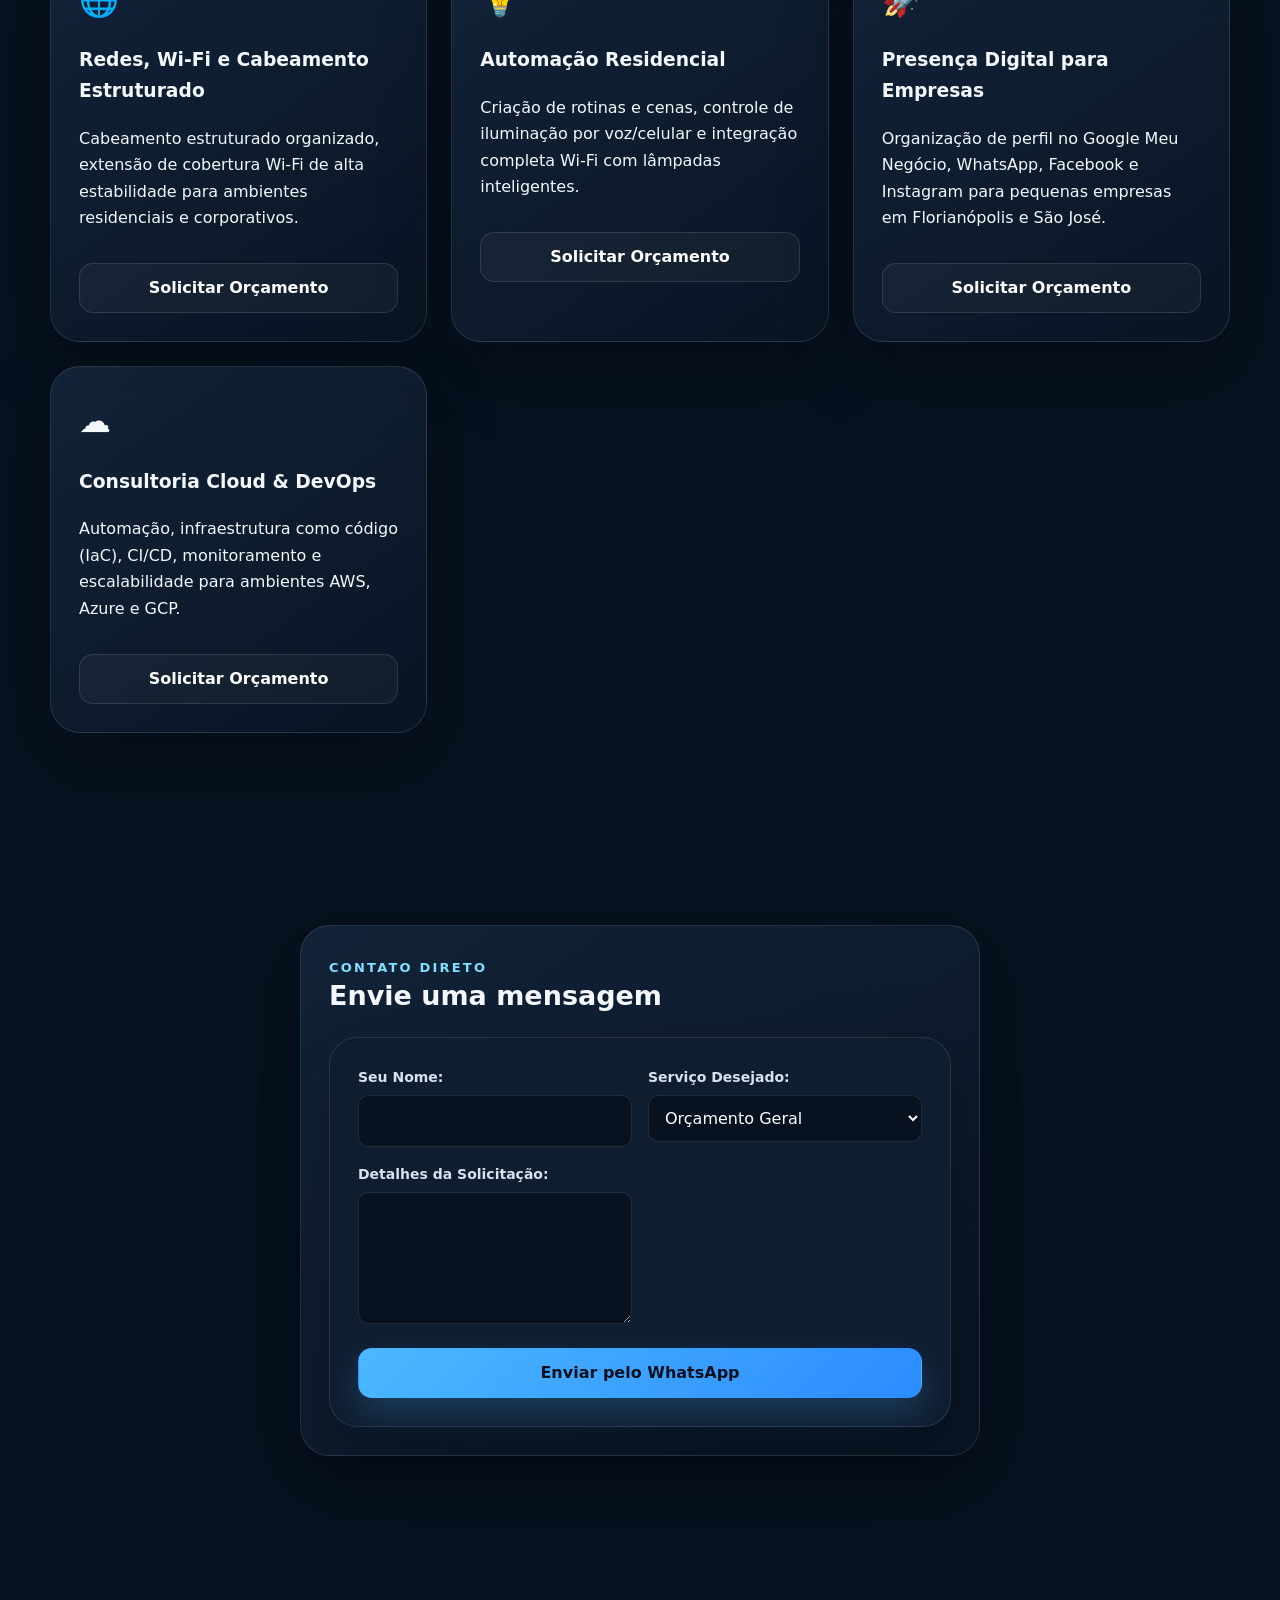
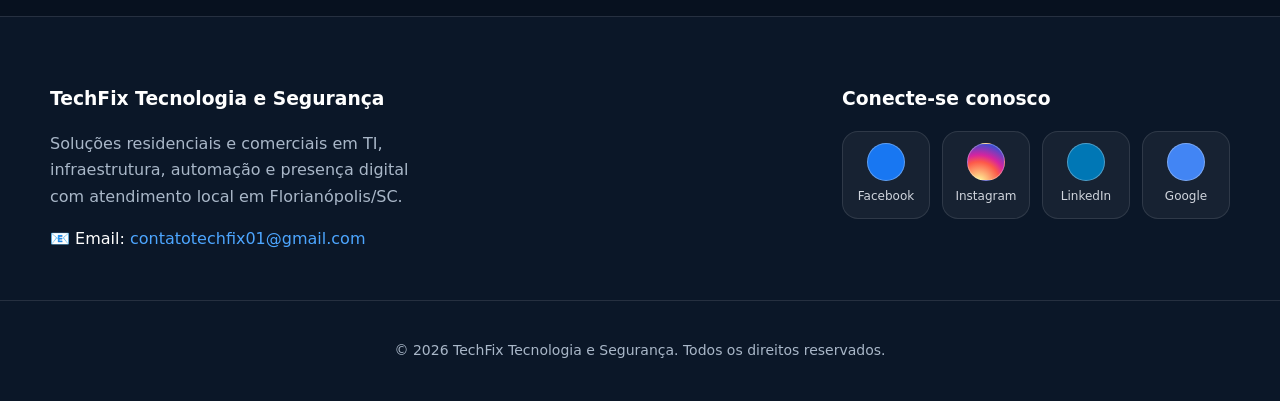
==== commit 075a68c3: "Update index.html" ====
--- a/index.html
+++ b/index.html
@@ -6,7 +6,7 @@
   <title>Techfix | Soluções Residenciais e Comerciais</title>
   <meta name="description" content="Serviços técnicos especializados em CFTV, redes, automação e informática em Florianópolis e região." />
   <meta name="theme-color" content="#07111f" />
-  <meta name="google-site-verification" content="CLGGe0uDmwdX0eTeVV79Dzt9s05-OTECVp3UdPunh2A" />" 
+  <meta name="google-site-verification" content="CLGGe0uDmwdX0eTeVV79Dzt9s05-OTECVp3UdPunh2A" />
   
   <link rel="canonical" href="https://buschjr-tecfix.github.io/techfix/" />
   <meta property="og:title" content="Techfix | Soluções Técnicas" />
